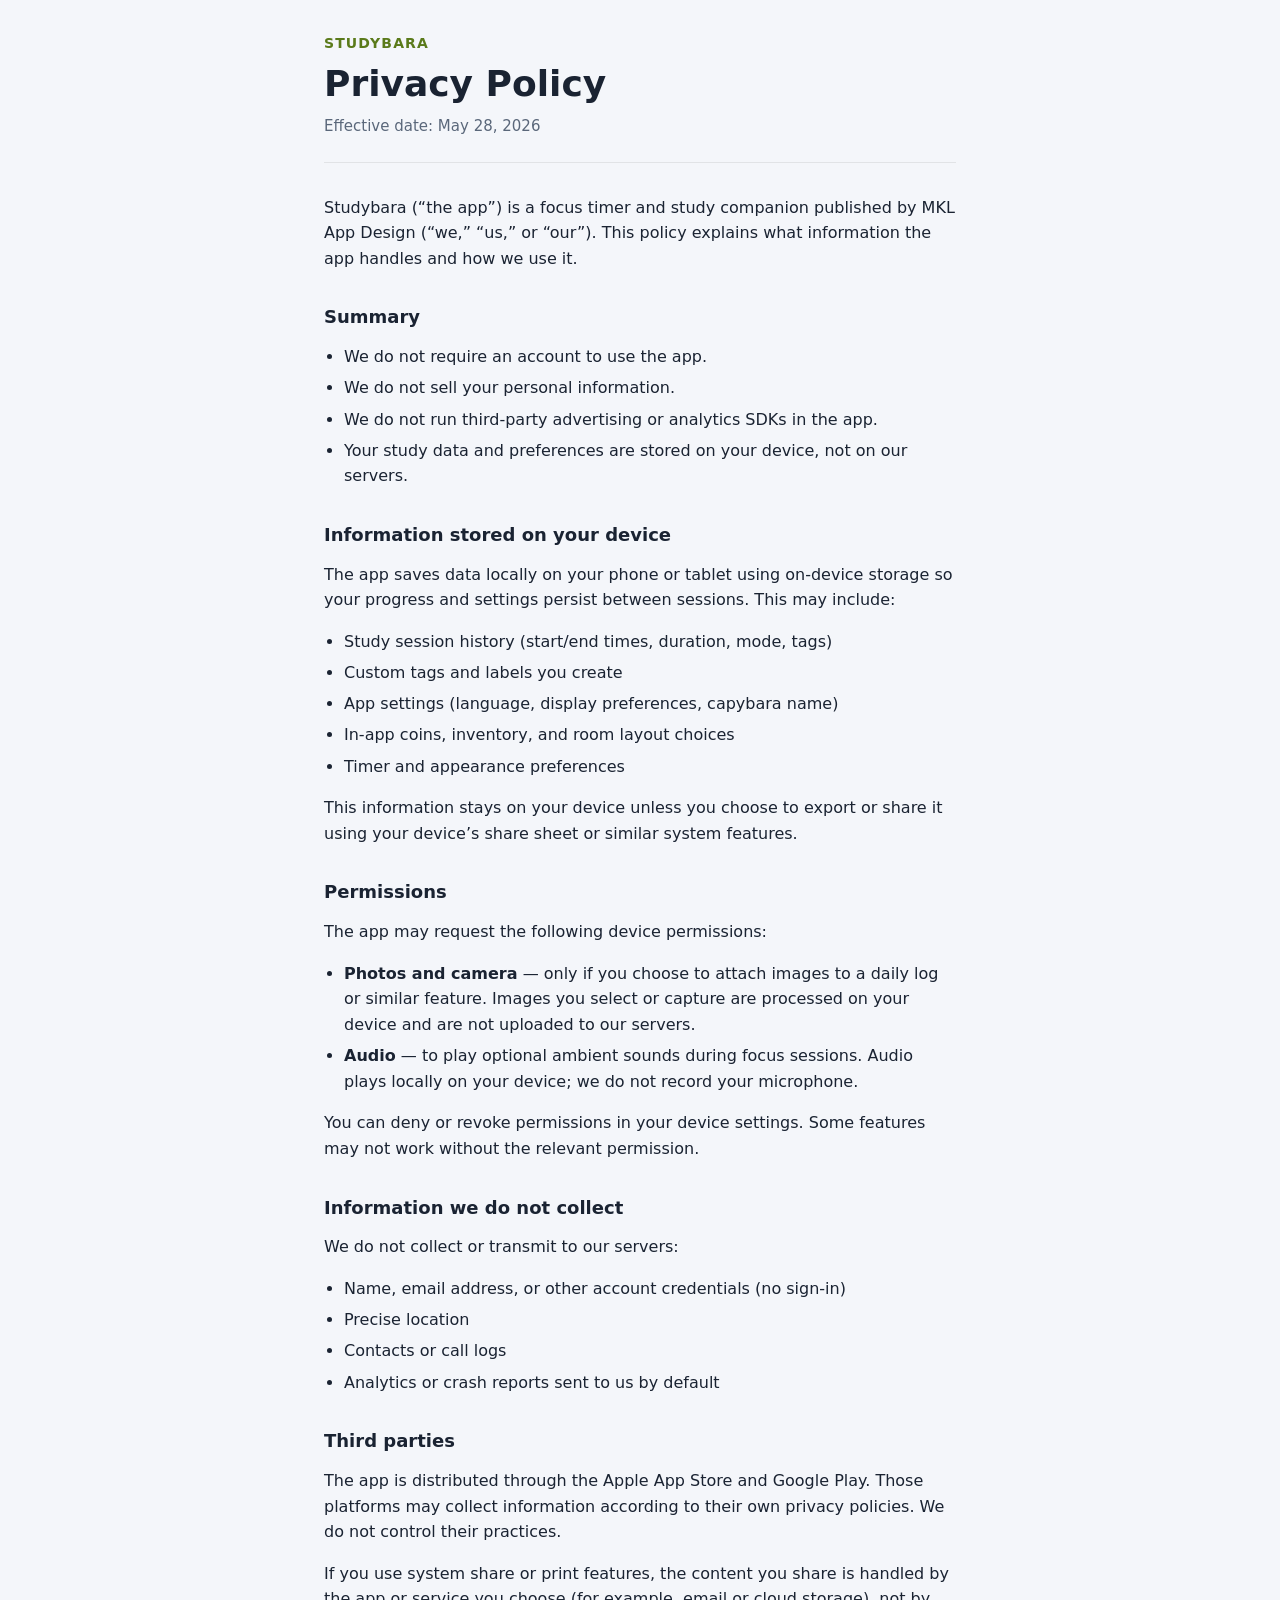
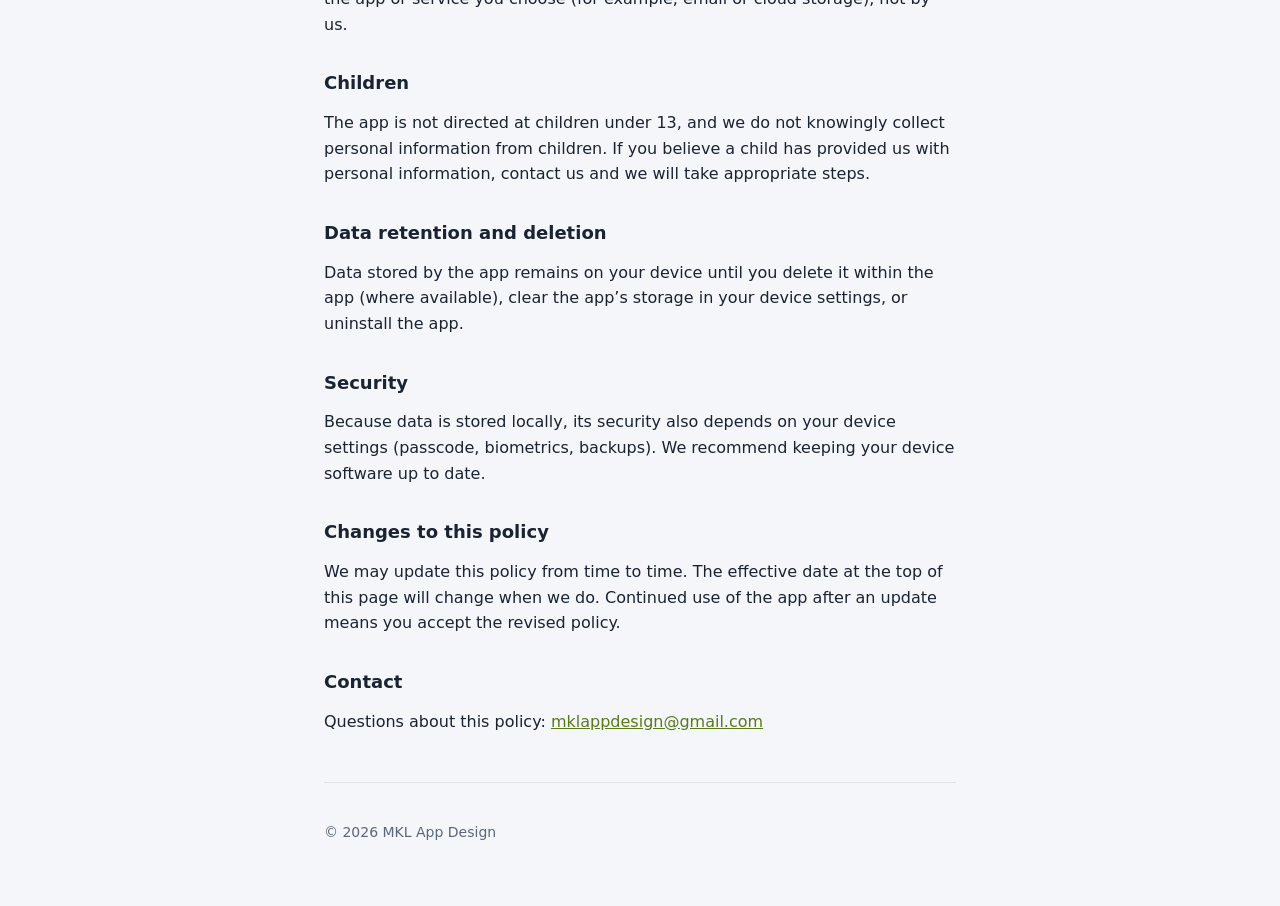
==== privacy-policy/index.html @ 216bdfc6 "Add Studybara privacy policy for GitHub Pages. Co-authored-by: Cursor <cursoragent@cursor.com>" ====
<!DOCTYPE html>
<html lang="en">
  <head>
    <meta charset="utf-8" />
    <meta name="viewport" content="width=device-width, initial-scale=1" />
    <title>Privacy Policy — Studybara</title>
    <meta
      name="description"
      content="Privacy policy for Studybara, a focus timer and study companion app."
    />
    <link rel="stylesheet" href="../assets/site.css" />
  </head>
  <body>
    <main class="page">
      <header class="header">
        <p class="eyebrow">Studybara</p>
        <h1>Privacy Policy</h1>
        <p class="meta">Effective date: May 28, 2026</p>
      </header>

      <article class="content">
        <p>
          Studybara (&ldquo;the app&rdquo;) is a focus timer and study companion
          published by MKL App Design (&ldquo;we,&rdquo; &ldquo;us,&rdquo; or
          &ldquo;our&rdquo;). This policy explains what information the app
          handles and how we use it.
        </p>

        <h2>Summary</h2>
        <ul>
          <li>We do not require an account to use the app.</li>
          <li>We do not sell your personal information.</li>
          <li>
            We do not run third-party advertising or analytics SDKs in the app.
          </li>
          <li>
            Your study data and preferences are stored on your device, not on
            our servers.
          </li>
        </ul>

        <h2>Information stored on your device</h2>
        <p>
          The app saves data locally on your phone or tablet using on-device
          storage so your progress and settings persist between sessions. This
          may include:
        </p>
        <ul>
          <li>Study session history (start/end times, duration, mode, tags)</li>
          <li>Custom tags and labels you create</li>
          <li>App settings (language, display preferences, capybara name)</li>
          <li>In-app coins, inventory, and room layout choices</li>
          <li>Timer and appearance preferences</li>
        </ul>
        <p>
          This information stays on your device unless you choose to export or
          share it using your device&rsquo;s share sheet or similar system
          features.
        </p>

        <h2>Permissions</h2>
        <p>The app may request the following device permissions:</p>
        <ul>
          <li>
            <strong>Photos and camera</strong> — only if you choose to attach
            images to a daily log or similar feature. Images you select or
            capture are processed on your device and are not uploaded to our
            servers.
          </li>
          <li>
            <strong>Audio</strong> — to play optional ambient sounds during
            focus sessions. Audio plays locally on your device; we do not record
            your microphone.
          </li>
        </ul>
        <p>
          You can deny or revoke permissions in your device settings. Some
          features may not work without the relevant permission.
        </p>

        <h2>Information we do not collect</h2>
        <p>We do not collect or transmit to our servers:</p>
        <ul>
          <li>Name, email address, or other account credentials (no sign-in)</li>
          <li>Precise location</li>
          <li>Contacts or call logs</li>
          <li>Analytics or crash reports sent to us by default</li>
        </ul>

        <h2>Third parties</h2>
        <p>
          The app is distributed through the Apple App Store and Google Play.
          Those platforms may collect information according to their own privacy
          policies. We do not control their practices.
        </p>
        <p>
          If you use system share or print features, the content you share is
          handled by the app or service you choose (for example, email or
          cloud storage), not by us.
        </p>

        <h2>Children</h2>
        <p>
          The app is not directed at children under 13, and we do not knowingly
          collect personal information from children. If you believe a child has
          provided us with personal information, contact us and we will take
          appropriate steps.
        </p>

        <h2>Data retention and deletion</h2>
        <p>
          Data stored by the app remains on your device until you delete it
          within the app (where available), clear the app&rsquo;s storage in
          your device settings, or uninstall the app.
        </p>

        <h2>Security</h2>
        <p>
          Because data is stored locally, its security also depends on your
          device settings (passcode, biometrics, backups). We recommend keeping
          your device software up to date.
        </p>

        <h2>Changes to this policy</h2>
        <p>
          We may update this policy from time to time. The effective date at the
          top of this page will change when we do. Continued use of the app
          after an update means you accept the revised policy.
        </p>

        <h2>Contact</h2>
        <p>
          Questions about this policy:
          <a href="mailto:mklappdesign@gmail.com">mklappdesign@gmail.com</a>
        </p>
      </article>

      <footer class="footer">
        <p>&copy; 2026 MKL App Design</p>
      </footer>
    </main>
  </body>
</html>
---- assets/site.css ----
:root {
  color-scheme: light dark;
  --bg: #0c1528;
  --surface: #152238;
  --text: #e8edf5;
  --muted: #9aa8bc;
  --accent: #c8d86a;
  --border: rgba(255, 255, 255, 0.08);
  --max-width: 42rem;
  font-family: system-ui, -apple-system, "Segoe UI", Roboto, sans-serif;
  line-height: 1.6;
}

@media (prefers-color-scheme: light) {
  :root {
    --bg: #f4f6fa;
    --surface: #ffffff;
    --text: #1a2332;
    --muted: #5a677a;
    --accent: #5a7a1a;
    --border: rgba(0, 0, 0, 0.08);
  }
}

* {
  box-sizing: border-box;
}

body {
  margin: 0;
  background: var(--bg);
  color: var(--text);
}

.page {
  max-width: var(--max-width);
  margin: 0 auto;
  padding: 2rem 1.25rem 3rem;
}

.header {
  margin-bottom: 2rem;
  padding-bottom: 1.5rem;
  border-bottom: 1px solid var(--border);
}

.eyebrow {
  margin: 0 0 0.5rem;
  font-size: 0.875rem;
  font-weight: 600;
  letter-spacing: 0.08em;
  text-transform: uppercase;
  color: var(--accent);
}

h1 {
  margin: 0 0 0.5rem;
  font-size: clamp(1.75rem, 5vw, 2.25rem);
  line-height: 1.2;
}

.meta {
  margin: 0;
  color: var(--muted);
  font-size: 0.9375rem;
}

.content h2 {
  margin: 2rem 0 0.75rem;
  font-size: 1.125rem;
}

.content p,
.content ul {
  margin: 0 0 1rem;
}

.content ul {
  padding-left: 1.25rem;
}

.content li {
  margin-bottom: 0.35rem;
}

a {
  color: var(--accent);
}

.footer {
  margin-top: 3rem;
  padding-top: 1.5rem;
  border-top: 1px solid var(--border);
  color: var(--muted);
  font-size: 0.875rem;
}
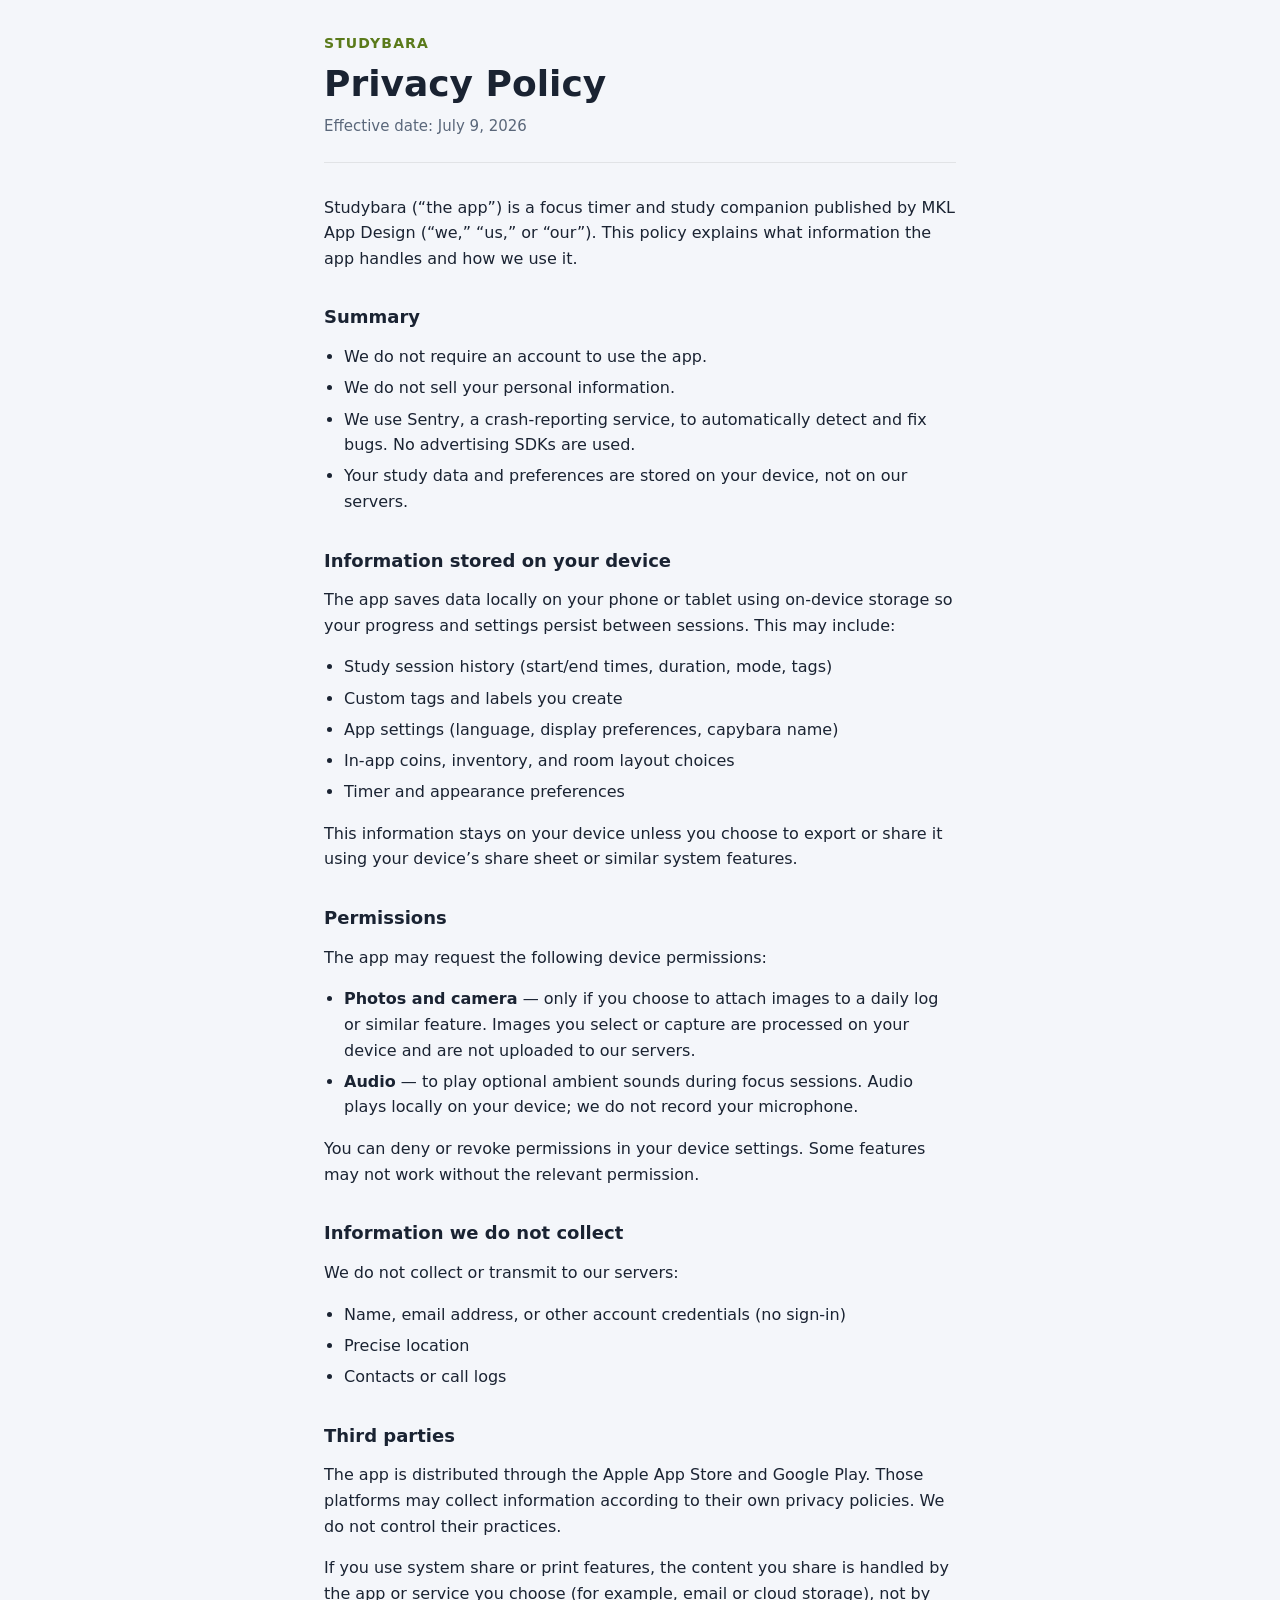
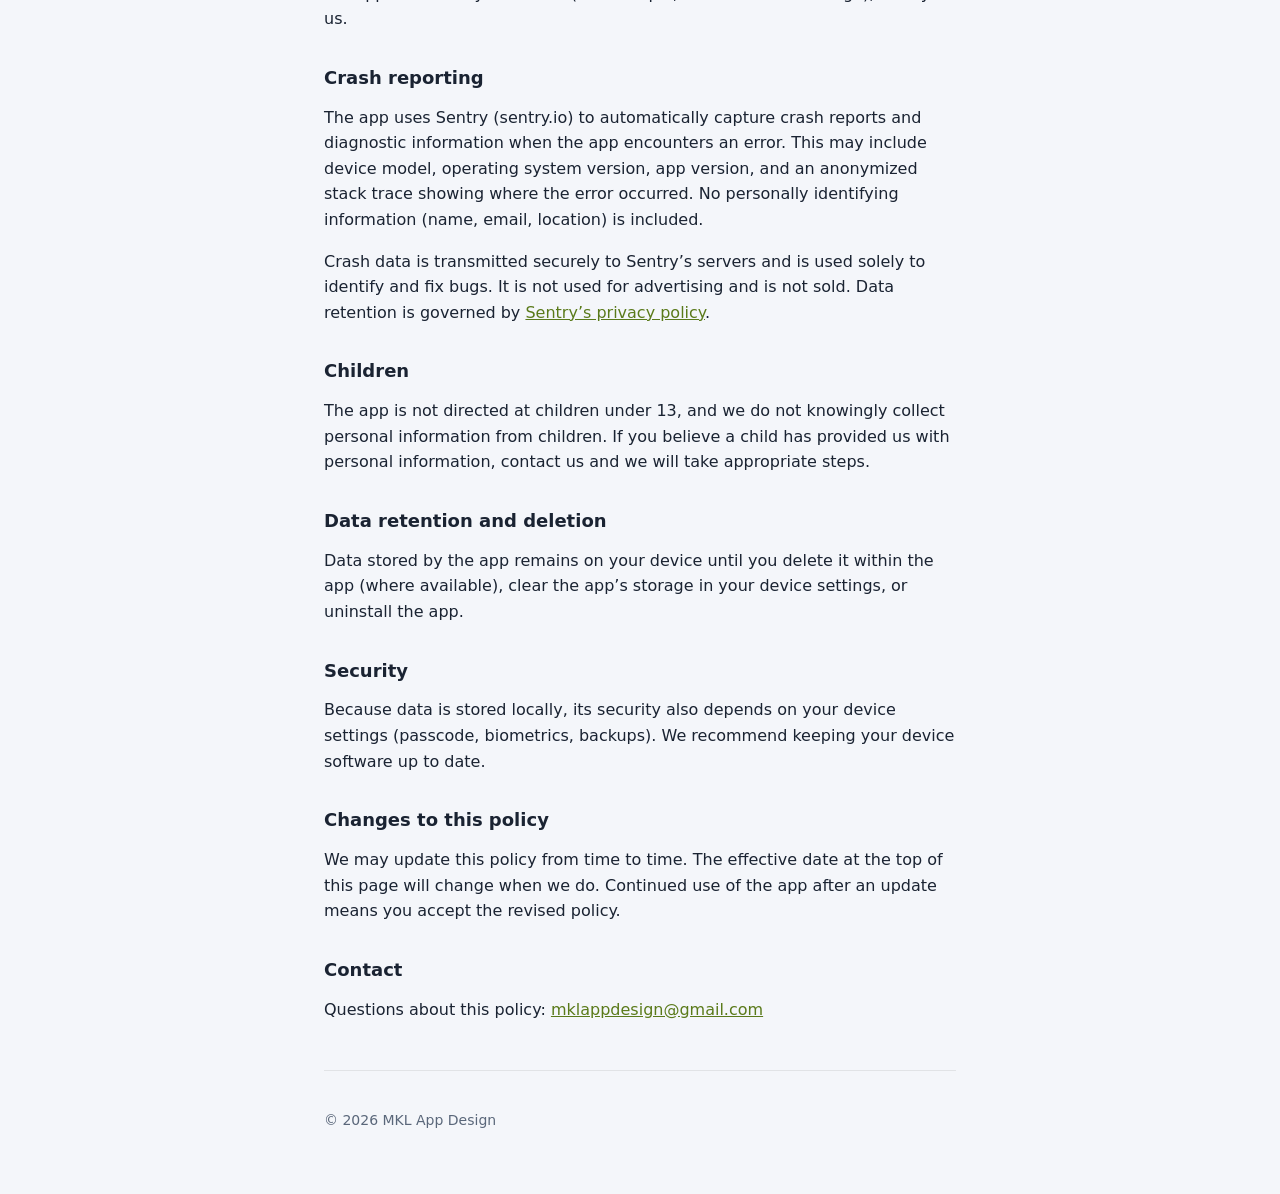
==== commit 36e7e198: "Disclose Sentry crash reporting in privacy policy Update summary, remove inaccurate no-crash-reports" ====
--- a/privacy-policy/index.html
+++ b/privacy-policy/index.html
@@ -15,7 +15,7 @@
       <header class="header">
         <p class="eyebrow">Studybara</p>
         <h1>Privacy Policy</h1>
-        <p class="meta">Effective date: May 28, 2026</p>
+        <p class="meta">Effective date: July 9, 2026</p>
       </header>
 
       <article class="content">
@@ -31,7 +31,8 @@
           <li>We do not require an account to use the app.</li>
           <li>We do not sell your personal information.</li>
           <li>
-            We do not run third-party advertising or analytics SDKs in the app.
+            We use Sentry, a crash-reporting service, to automatically detect
+            and fix bugs. No advertising SDKs are used.
           </li>
           <li>
             Your study data and preferences are stored on your device, not on
@@ -84,7 +85,6 @@
           <li>Name, email address, or other account credentials (no sign-in)</li>
           <li>Precise location</li>
           <li>Contacts or call logs</li>
-          <li>Analytics or crash reports sent to us by default</li>
         </ul>
 
         <h2>Third parties</h2>
@@ -97,6 +97,21 @@
           If you use system share or print features, the content you share is
           handled by the app or service you choose (for example, email or
           cloud storage), not by us.
+        </p>
+
+        <h2>Crash reporting</h2>
+        <p>
+          The app uses Sentry (sentry.io) to automatically capture crash reports
+          and diagnostic information when the app encounters an error. This may
+          include device model, operating system version, app version, and an
+          anonymized stack trace showing where the error occurred. No personally
+          identifying information (name, email, location) is included.
+        </p>
+        <p>
+          Crash data is transmitted securely to Sentry&rsquo;s servers and is used
+          solely to identify and fix bugs. It is not used for advertising and is
+          not sold. Data retention is governed by
+          <a href="https://sentry.io/privacy/">Sentry&rsquo;s privacy policy</a>.
         </p>
 
         <h2>Children</h2>
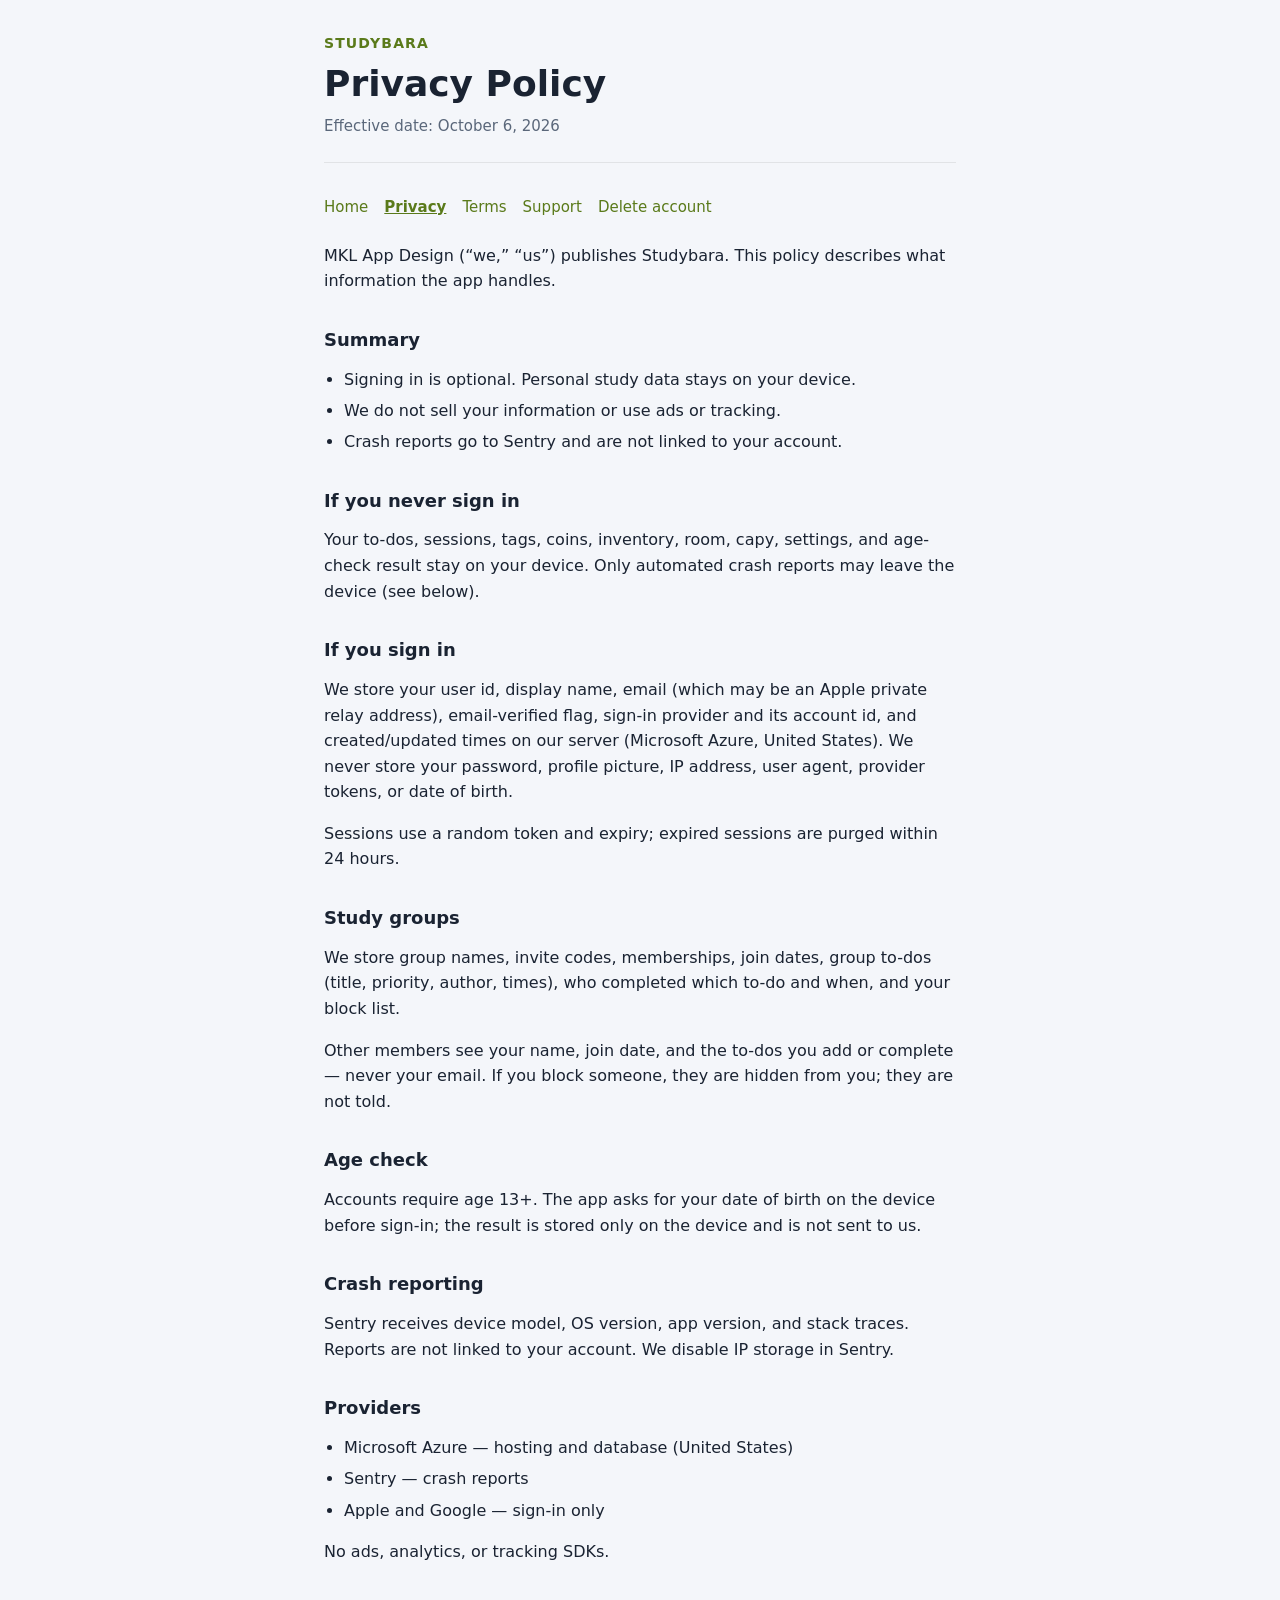
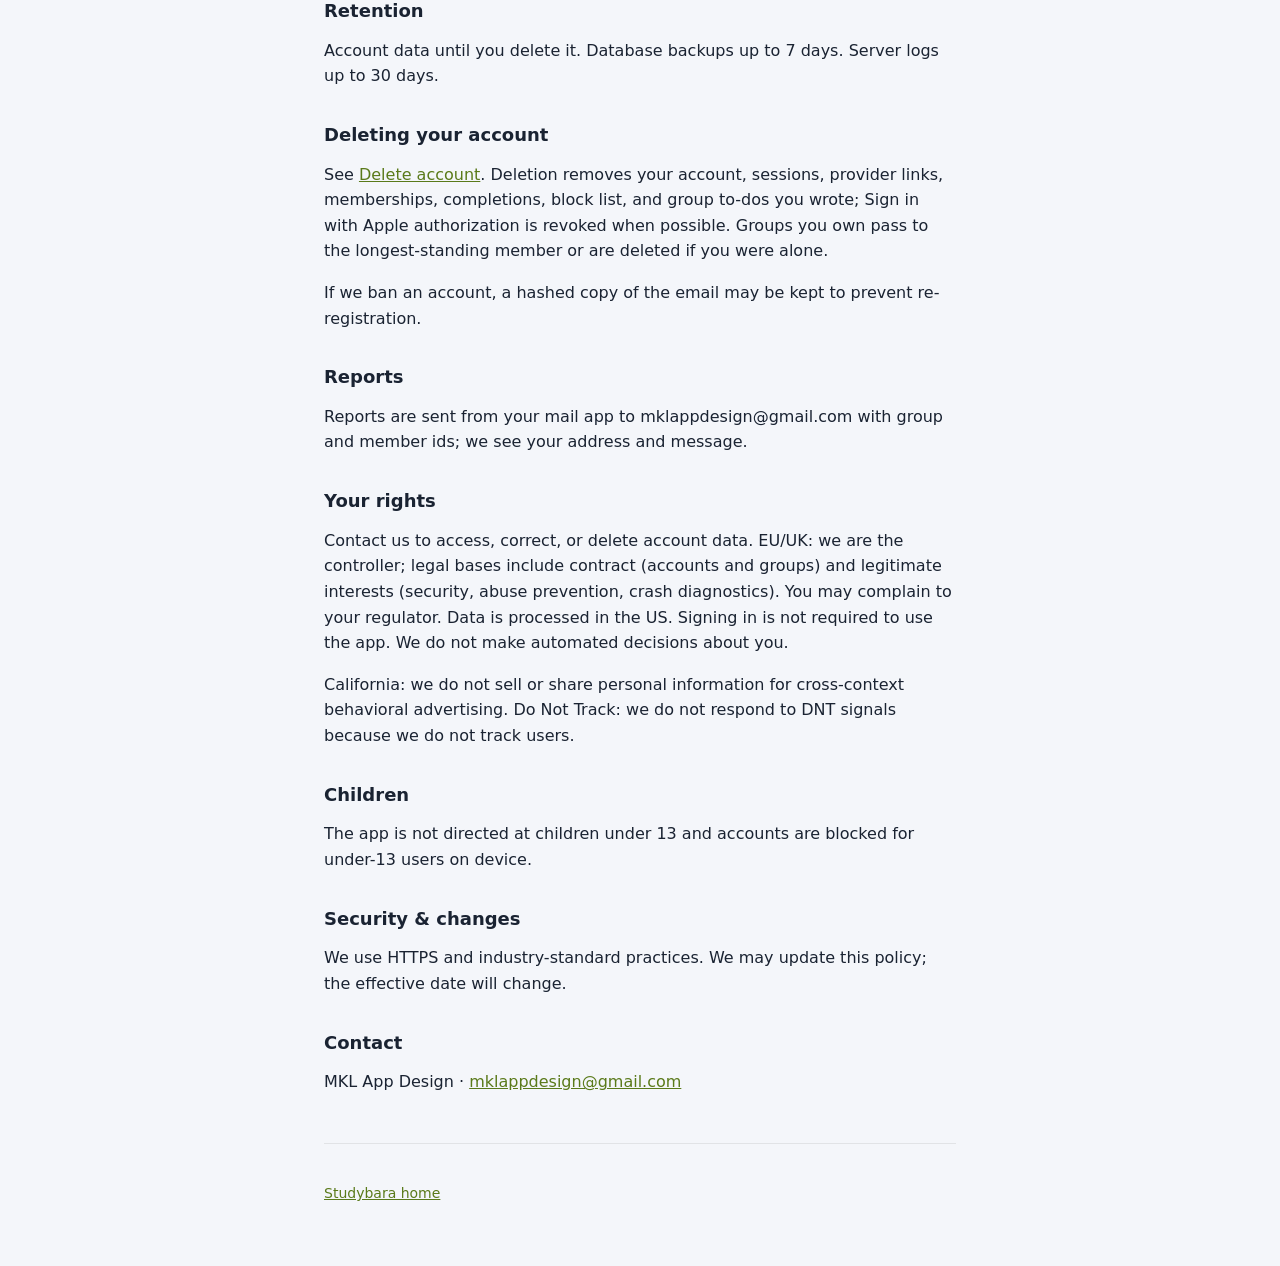
==== commit 7c2993d9: "Publish accounts-era legal pages for Studybara 1.0.3. Rewrites privacy policy for optional sign-in, " ====
--- a/privacy-policy/index.html
+++ b/privacy-policy/index.html
@@ -4,10 +4,7 @@
     <meta charset="utf-8" />
     <meta name="viewport" content="width=device-width, initial-scale=1" />
     <title>Privacy Policy — Studybara</title>
-    <meta
-      name="description"
-      content="Privacy policy for Studybara, a focus timer and study companion app."
-    />
+    <meta name="description" content="Privacy policy for Studybara." />
     <link rel="stylesheet" href="../assets/site.css" />
   </head>
   <body>
@@ -15,143 +12,78 @@
       <header class="header">
         <p class="eyebrow">Studybara</p>
         <h1>Privacy Policy</h1>
-        <p class="meta">Effective date: July 9, 2026</p>
+        <p class="meta">Effective date: October 6, 2026</p>
       </header>
 
+      <nav class="site-nav" aria-label="Legal">
+        <a href="../">Home</a>
+        <a href="../privacy-policy/" aria-current="page">Privacy</a>
+        <a href="../terms/">Terms</a>
+        <a href="../support/">Support</a>
+        <a href="../delete-account/">Delete account</a>
+      </nav>
+
       <article class="content">
-        <p>
-          Studybara (&ldquo;the app&rdquo;) is a focus timer and study companion
-          published by MKL App Design (&ldquo;we,&rdquo; &ldquo;us,&rdquo; or
-          &ldquo;our&rdquo;). This policy explains what information the app
-          handles and how we use it.
-        </p>
+        <p>MKL App Design (&ldquo;we,&rdquo; &ldquo;us&rdquo;) publishes Studybara. This policy describes what information the app handles.</p>
 
         <h2>Summary</h2>
         <ul>
-          <li>We do not require an account to use the app.</li>
-          <li>We do not sell your personal information.</li>
-          <li>
-            We use Sentry, a crash-reporting service, to automatically detect
-            and fix bugs. No advertising SDKs are used.
-          </li>
-          <li>
-            Your study data and preferences are stored on your device, not on
-            our servers.
-          </li>
+          <li>Signing in is optional. Personal study data stays on your device.</li>
+          <li>We do not sell your information or use ads or tracking.</li>
+          <li>Crash reports go to Sentry and are not linked to your account.</li>
         </ul>
 
-        <h2>Information stored on your device</h2>
-        <p>
-          The app saves data locally on your phone or tablet using on-device
-          storage so your progress and settings persist between sessions. This
-          may include:
-        </p>
-        <ul>
-          <li>Study session history (start/end times, duration, mode, tags)</li>
-          <li>Custom tags and labels you create</li>
-          <li>App settings (language, display preferences, capybara name)</li>
-          <li>In-app coins, inventory, and room layout choices</li>
-          <li>Timer and appearance preferences</li>
-        </ul>
-        <p>
-          This information stays on your device unless you choose to export or
-          share it using your device&rsquo;s share sheet or similar system
-          features.
-        </p>
+        <h2>If you never sign in</h2>
+        <p>Your to-dos, sessions, tags, coins, inventory, room, capy, settings, and age-check result stay on your device. Only automated crash reports may leave the device (see below).</p>
 
-        <h2>Permissions</h2>
-        <p>The app may request the following device permissions:</p>
-        <ul>
-          <li>
-            <strong>Photos and camera</strong> — only if you choose to attach
-            images to a daily log or similar feature. Images you select or
-            capture are processed on your device and are not uploaded to our
-            servers.
-          </li>
-          <li>
-            <strong>Audio</strong> — to play optional ambient sounds during
-            focus sessions. Audio plays locally on your device; we do not record
-            your microphone.
-          </li>
-        </ul>
-        <p>
-          You can deny or revoke permissions in your device settings. Some
-          features may not work without the relevant permission.
-        </p>
+        <h2>If you sign in</h2>
+        <p>We store your user id, display name, email (which may be an Apple private relay address), email-verified flag, sign-in provider and its account id, and created/updated times on our server (Microsoft Azure, United States). We never store your password, profile picture, IP address, user agent, provider tokens, or date of birth.</p>
+        <p>Sessions use a random token and expiry; expired sessions are purged within 24 hours.</p>
 
-        <h2>Information we do not collect</h2>
-        <p>We do not collect or transmit to our servers:</p>
-        <ul>
-          <li>Name, email address, or other account credentials (no sign-in)</li>
-          <li>Precise location</li>
-          <li>Contacts or call logs</li>
-        </ul>
+        <h2>Study groups</h2>
+        <p>We store group names, invite codes, memberships, join dates, group to-dos (title, priority, author, times), who completed which to-do and when, and your block list.</p>
+        <p>Other members see your name, join date, and the to-dos you add or complete — never your email. If you block someone, they are hidden from you; they are not told.</p>
 
-        <h2>Third parties</h2>
-        <p>
-          The app is distributed through the Apple App Store and Google Play.
-          Those platforms may collect information according to their own privacy
-          policies. We do not control their practices.
-        </p>
-        <p>
-          If you use system share or print features, the content you share is
-          handled by the app or service you choose (for example, email or
-          cloud storage), not by us.
-        </p>
+        <h2>Age check</h2>
+        <p>Accounts require age 13+. The app asks for your date of birth on the device before sign-in; the result is stored only on the device and is not sent to us.</p>
 
         <h2>Crash reporting</h2>
-        <p>
-          The app uses Sentry (sentry.io) to automatically capture crash reports
-          and diagnostic information when the app encounters an error. This may
-          include device model, operating system version, app version, and an
-          anonymized stack trace showing where the error occurred. No personally
-          identifying information (name, email, location) is included.
-        </p>
-        <p>
-          Crash data is transmitted securely to Sentry&rsquo;s servers and is used
-          solely to identify and fix bugs. It is not used for advertising and is
-          not sold. Data retention is governed by
-          <a href="https://sentry.io/privacy/">Sentry&rsquo;s privacy policy</a>.
-        </p>
+        <p>Sentry receives device model, OS version, app version, and stack traces. Reports are not linked to your account. We disable IP storage in Sentry.</p>
+
+        <h2>Providers</h2>
+        <ul>
+          <li>Microsoft Azure — hosting and database (United States)</li>
+          <li>Sentry — crash reports</li>
+          <li>Apple and Google — sign-in only</li>
+        </ul>
+        <p>No ads, analytics, or tracking SDKs.</p>
+
+        <h2>Retention</h2>
+        <p>Account data until you delete it. Database backups up to 7 days. Server logs up to 30 days.</p>
+
+        <h2>Deleting your account</h2>
+        <p>See <a href="../delete-account/">Delete account</a>. Deletion removes your account, sessions, provider links, memberships, completions, block list, and group to-dos you wrote; Sign in with Apple authorization is revoked when possible. Groups you own pass to the longest-standing member or are deleted if you were alone.</p>
+        <p>If we ban an account, a hashed copy of the email may be kept to prevent re-registration.</p>
+
+        <h2>Reports</h2>
+        <p>Reports are sent from your mail app to mklappdesign@gmail.com with group and member ids; we see your address and message.</p>
+
+        <h2>Your rights</h2>
+        <p>Contact us to access, correct, or delete account data. EU/UK: we are the controller; legal bases include contract (accounts and groups) and legitimate interests (security, abuse prevention, crash diagnostics). You may complain to your regulator. Data is processed in the US. Signing in is not required to use the app. We do not make automated decisions about you.</p>
+        <p>California: we do not sell or share personal information for cross-context behavioral advertising. Do Not Track: we do not respond to DNT signals because we do not track users.</p>
 
         <h2>Children</h2>
-        <p>
-          The app is not directed at children under 13, and we do not knowingly
-          collect personal information from children. If you believe a child has
-          provided us with personal information, contact us and we will take
-          appropriate steps.
-        </p>
+        <p>The app is not directed at children under 13 and accounts are blocked for under-13 users on device.</p>
 
-        <h2>Data retention and deletion</h2>
-        <p>
-          Data stored by the app remains on your device until you delete it
-          within the app (where available), clear the app&rsquo;s storage in
-          your device settings, or uninstall the app.
-        </p>
-
-        <h2>Security</h2>
-        <p>
-          Because data is stored locally, its security also depends on your
-          device settings (passcode, biometrics, backups). We recommend keeping
-          your device software up to date.
-        </p>
-
-        <h2>Changes to this policy</h2>
-        <p>
-          We may update this policy from time to time. The effective date at the
-          top of this page will change when we do. Continued use of the app
-          after an update means you accept the revised policy.
-        </p>
+        <h2>Security &amp; changes</h2>
+        <p>We use HTTPS and industry-standard practices. We may update this policy; the effective date will change.</p>
 
         <h2>Contact</h2>
-        <p>
-          Questions about this policy:
-          <a href="mailto:mklappdesign@gmail.com">mklappdesign@gmail.com</a>
-        </p>
+        <p>MKL App Design · <a href="mailto:mklappdesign@gmail.com">mklappdesign@gmail.com</a></p>
       </article>
 
       <footer class="footer">
-        <p>&copy; 2026 MKL App Design</p>
+        <p><a href="../">Studybara home</a></p>
       </footer>
     </main>
   </body>
--- a/assets/site.css
+++ b/assets/site.css
@@ -94,3 +94,43 @@
   color: var(--muted);
   font-size: 0.875rem;
 }
+
+.site-nav {
+  display: flex;
+  flex-wrap: wrap;
+  gap: 0.5rem 1rem;
+  margin: 0 0 1.5rem;
+  font-size: 0.9375rem;
+}
+
+.site-nav a {
+  text-decoration: none;
+}
+
+.site-nav a[aria-current="page"] {
+  font-weight: 600;
+  text-decoration: underline;
+}
+
+.content table {
+  width: 100%;
+  border-collapse: collapse;
+  margin: 0 0 1rem;
+  font-size: 0.9375rem;
+}
+
+.content th,
+.content td {
+  border: 1px solid var(--border);
+  padding: 0.5rem 0.65rem;
+  text-align: left;
+  vertical-align: top;
+}
+
+.callout {
+  margin: 1.5rem 0;
+  padding: 1rem 1.1rem;
+  border-left: 3px solid var(--accent);
+  background: var(--surface);
+  border-radius: 0 0.5rem 0.5rem 0;
+}
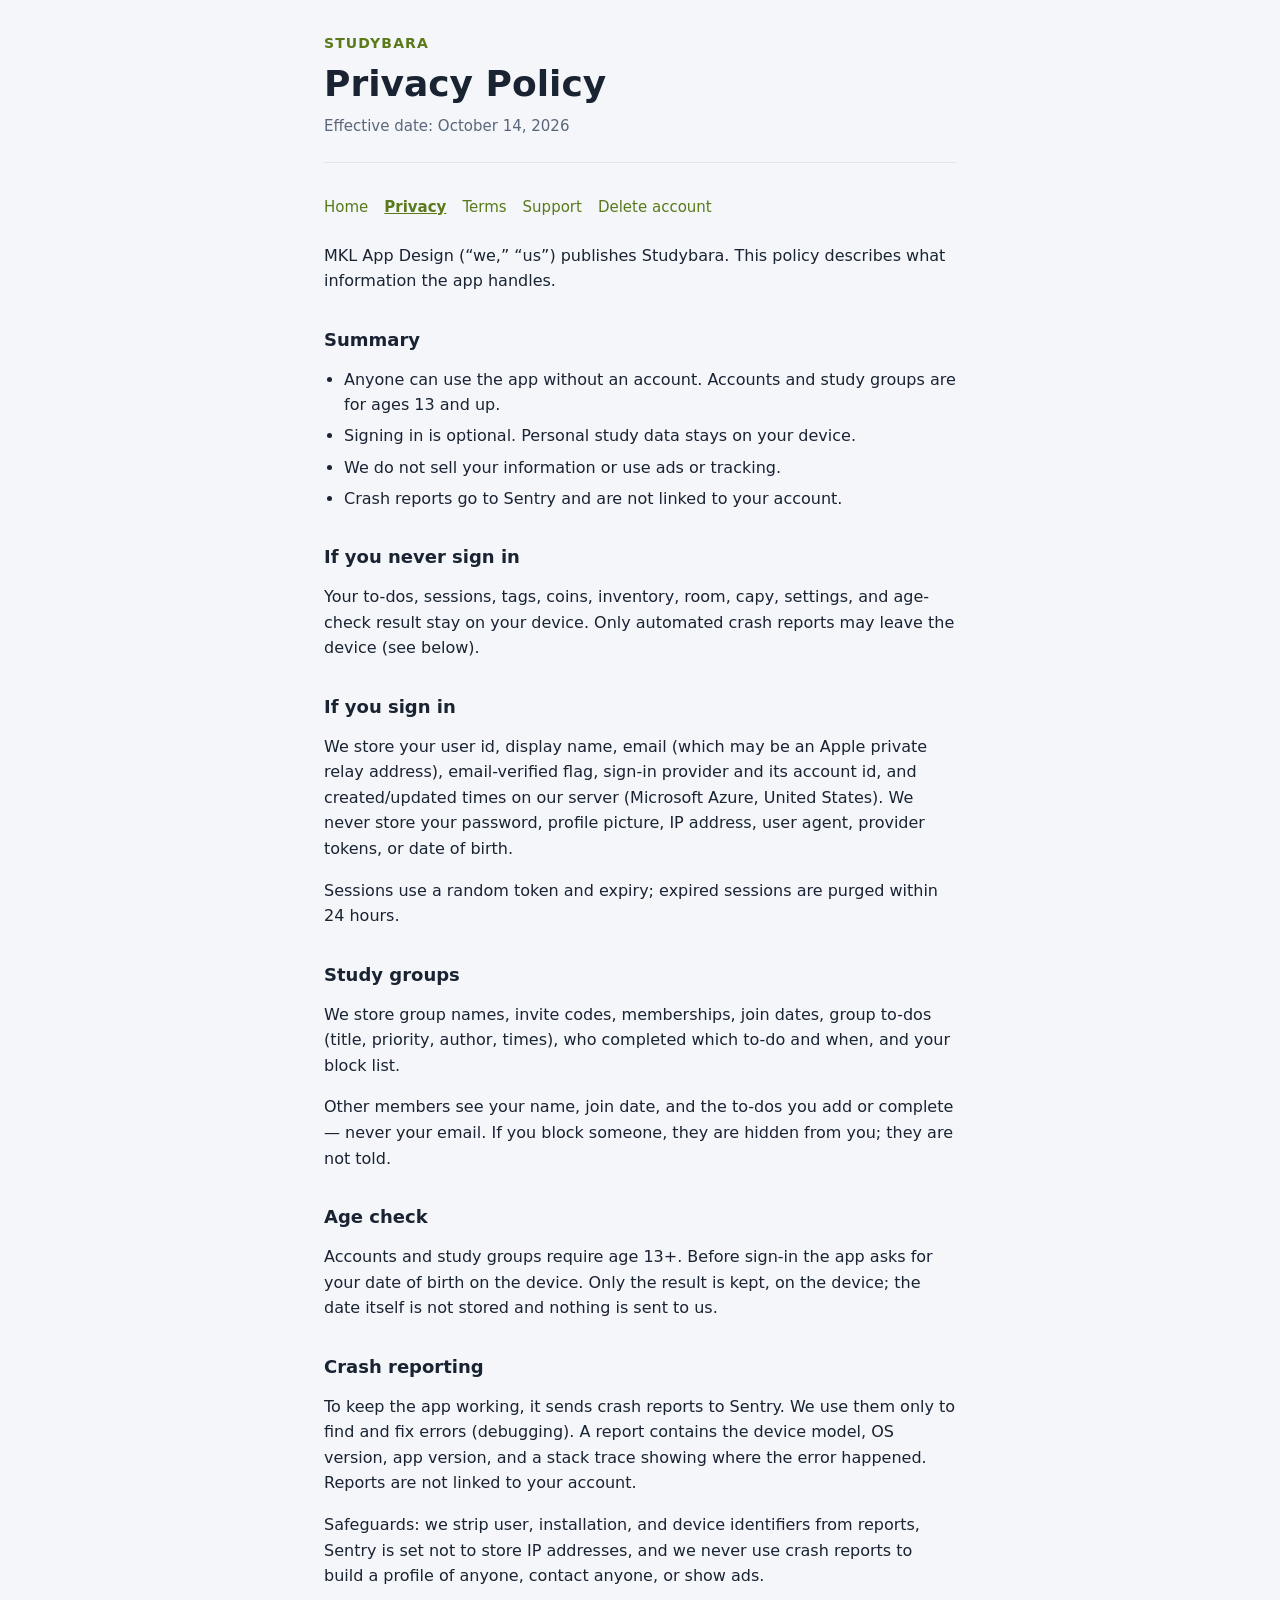
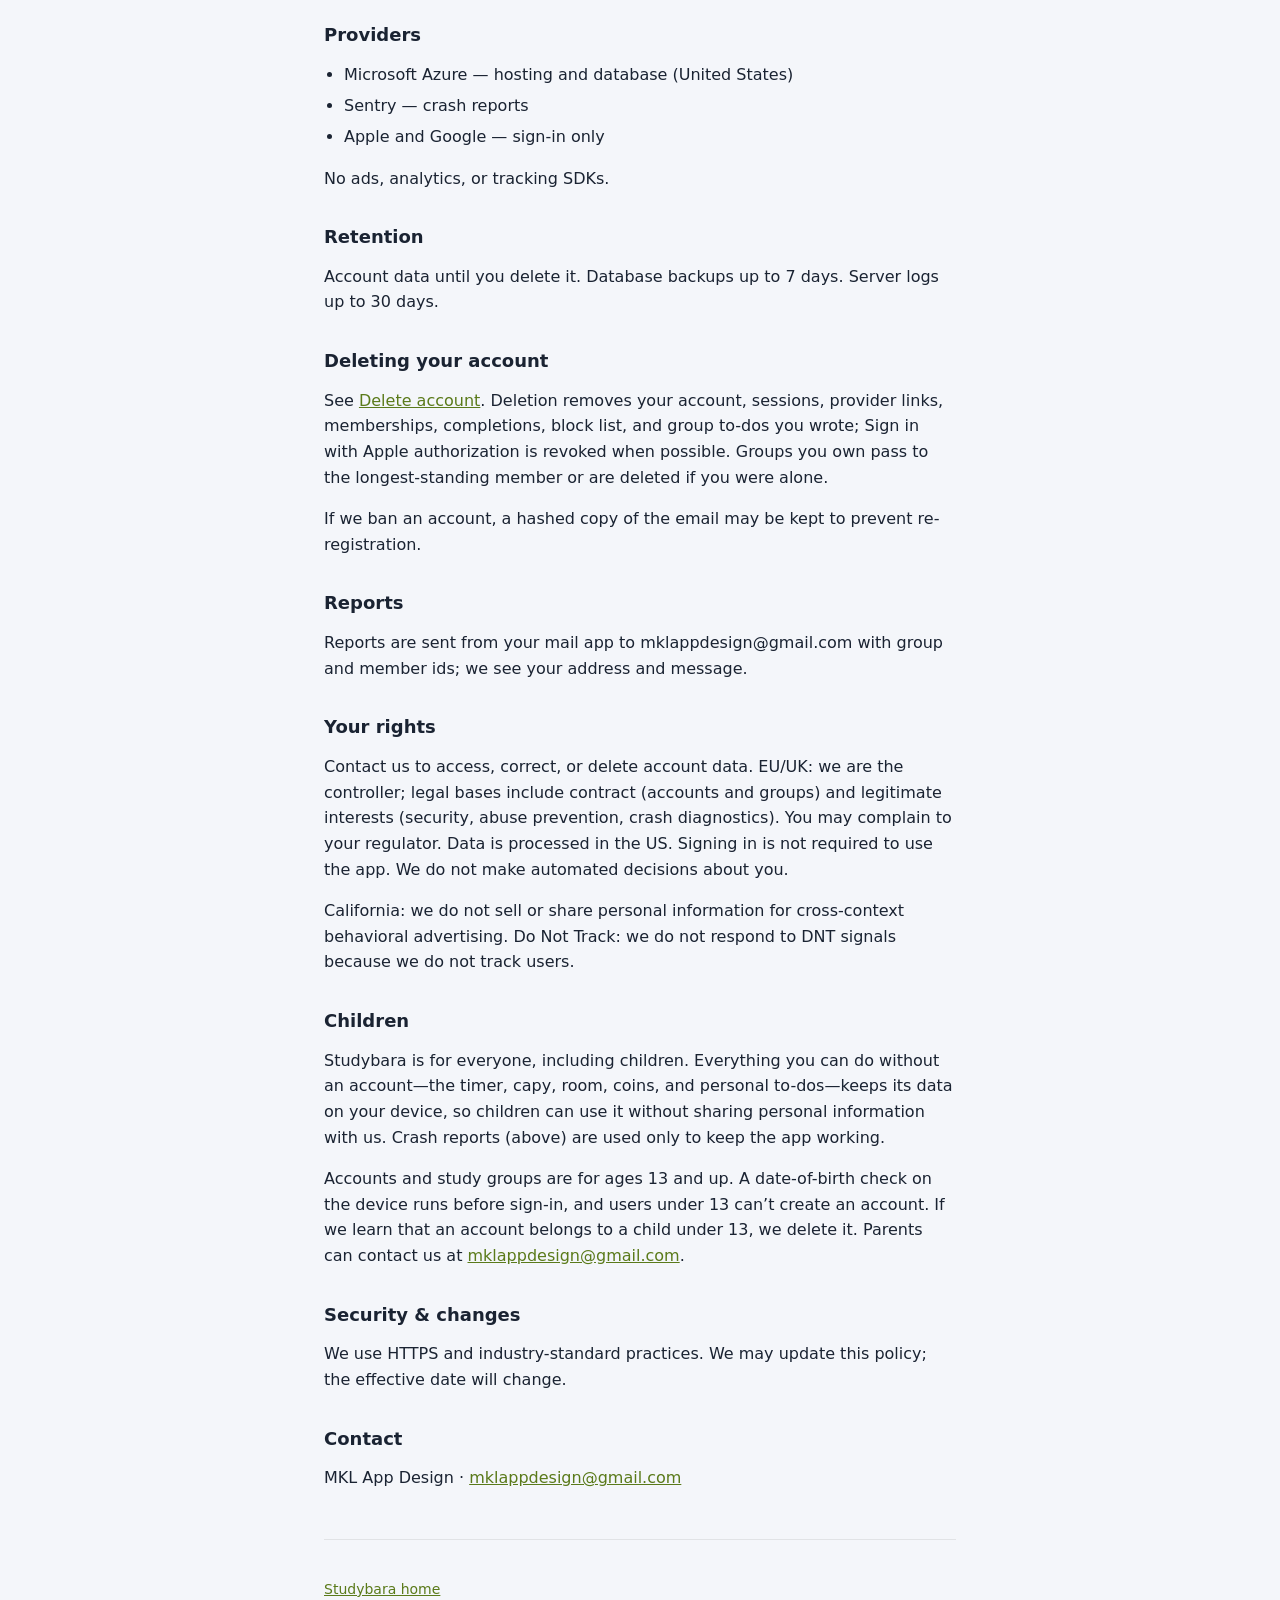
==== commit fbc1059f: "Update terms and privacy for all-ages app with 13+ accounts. Clarify that timer and personal feature" ====
--- a/privacy-policy/index.html
+++ b/privacy-policy/index.html
@@ -12,7 +12,7 @@
       <header class="header">
         <p class="eyebrow">Studybara</p>
         <h1>Privacy Policy</h1>
-        <p class="meta">Effective date: October 6, 2026</p>
+        <p class="meta">Effective date: October 14, 2026</p>
       </header>
 
       <nav class="site-nav" aria-label="Legal">
@@ -28,6 +28,7 @@
 
         <h2>Summary</h2>
         <ul>
+          <li>Anyone can use the app without an account. Accounts and study groups are for ages 13 and up.</li>
           <li>Signing in is optional. Personal study data stays on your device.</li>
           <li>We do not sell your information or use ads or tracking.</li>
           <li>Crash reports go to Sentry and are not linked to your account.</li>
@@ -45,10 +46,11 @@
         <p>Other members see your name, join date, and the to-dos you add or complete — never your email. If you block someone, they are hidden from you; they are not told.</p>
 
         <h2>Age check</h2>
-        <p>Accounts require age 13+. The app asks for your date of birth on the device before sign-in; the result is stored only on the device and is not sent to us.</p>
+        <p>Accounts and study groups require age 13+. Before sign-in the app asks for your date of birth on the device. Only the result is kept, on the device; the date itself is not stored and nothing is sent to us.</p>
 
         <h2>Crash reporting</h2>
-        <p>Sentry receives device model, OS version, app version, and stack traces. Reports are not linked to your account. We disable IP storage in Sentry.</p>
+        <p>To keep the app working, it sends crash reports to Sentry. We use them only to find and fix errors (debugging). A report contains the device model, OS version, app version, and a stack trace showing where the error happened. Reports are not linked to your account.</p>
+        <p>Safeguards: we strip user, installation, and device identifiers from reports, Sentry is set not to store IP addresses, and we never use crash reports to build a profile of anyone, contact anyone, or show ads.</p>
 
         <h2>Providers</h2>
         <ul>
@@ -73,7 +75,8 @@
         <p>California: we do not sell or share personal information for cross-context behavioral advertising. Do Not Track: we do not respond to DNT signals because we do not track users.</p>
 
         <h2>Children</h2>
-        <p>The app is not directed at children under 13 and accounts are blocked for under-13 users on device.</p>
+        <p>Studybara is for everyone, including children. Everything you can do without an account&mdash;the timer, capy, room, coins, and personal to-dos&mdash;keeps its data on your device, so children can use it without sharing personal information with us. Crash reports (above) are used only to keep the app working.</p>
+        <p>Accounts and study groups are for ages 13 and up. A date-of-birth check on the device runs before sign-in, and users under 13 can&rsquo;t create an account. If we learn that an account belongs to a child under 13, we delete it. Parents can contact us at <a href="mailto:mklappdesign@gmail.com">mklappdesign@gmail.com</a>.</p>
 
         <h2>Security &amp; changes</h2>
         <p>We use HTTPS and industry-standard practices. We may update this policy; the effective date will change.</p>
